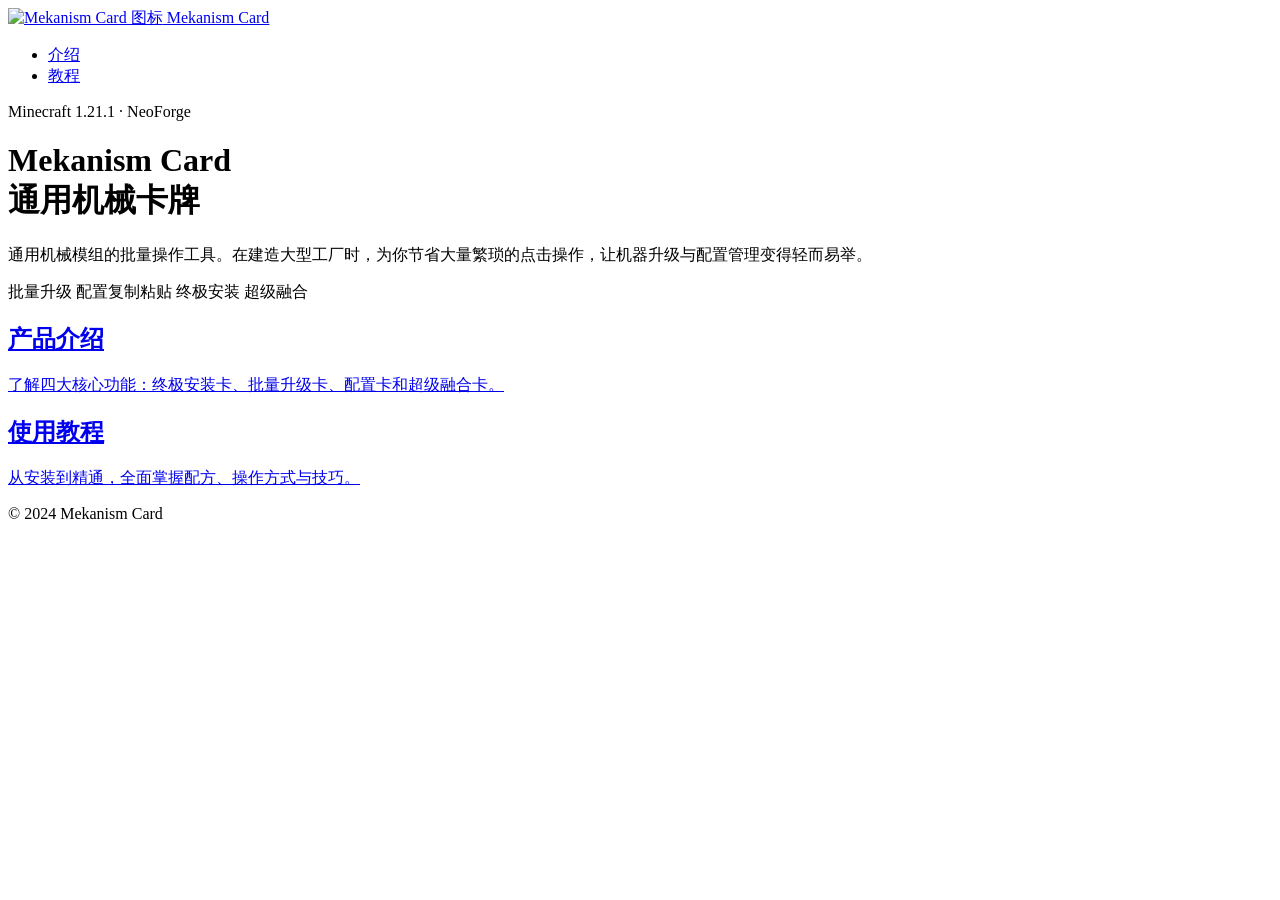
==== index.html @ d190a439 "Add index.html landing page" ====
<!DOCTYPE html>
<html lang="zh-CN">
<head>
  <meta charset="UTF-8">
  <meta name="viewport" content="width=device-width, initial-scale=1.0">
  <title>Mekanism Card - 通用机械卡牌</title>
  <meta name="description" content="Mekanism Card 是通用机械模组的批量操作工具，提供终极等级安装、批量升级、配置复制粘贴和超级融合卡功能。">
  <link rel="stylesheet" href="./_shared/css/styles.css">
</head>
<body>
  <nav class="navbar">
    <div class="container">
      <a href="./index.html" class="nav-brand">
        <img src="./assets/super_fusion_card.png" alt="Mekanism Card 图标">
        Mekanism Card
      </a>
      <ul class="nav-links">
        <li><a href="./mekanismcard.html">介绍</a></li>
        <li><a href="./tutorial.html">教程</a></li>
      </ul>
    </div>
  </nav>

  <header class="hero">
    <div class="container">
      <div class="hero-badge"><span class="dot"></span> Minecraft 1.21.1 · NeoForge</div>
      <h1><span>Mekanism Card</span><br>通用机械卡牌</h1>
      <p class="hero-subtitle">通用机械模组的批量操作工具。在建造大型工厂时，为你节省大量繁琐的点击操作，让机器升级与配置管理变得轻而易举。</p>
      <div class="hero-badges">
        <span class="badge accent">批量升级</span>
        <span class="badge">配置复制粘贴</span>
        <span class="badge">终极安装</span>
        <span class="badge">超级融合</span>
      </div>
    </div>
  </header>

  <main>
    <div class="container">
      <div class="page-links">
        <a href="./mekanismcard.html" class="page-card">
          <h2>产品介绍</h2>
          <p>了解四大核心功能：终极安装卡、批量升级卡、配置卡和超级融合卡。</p>
        </a>
        <a href="./tutorial.html" class="page-card">
          <h2>使用教程</h2>
          <p>从安装到精通，全面掌握配方、操作方式与技巧。</p>
        </a>
      </div>
    </div>
  </main>

  <footer>
    <div class="container">
      <p>&copy; 2024 Mekanism Card</p>
    </div>
  </footer>
</body>
</html>
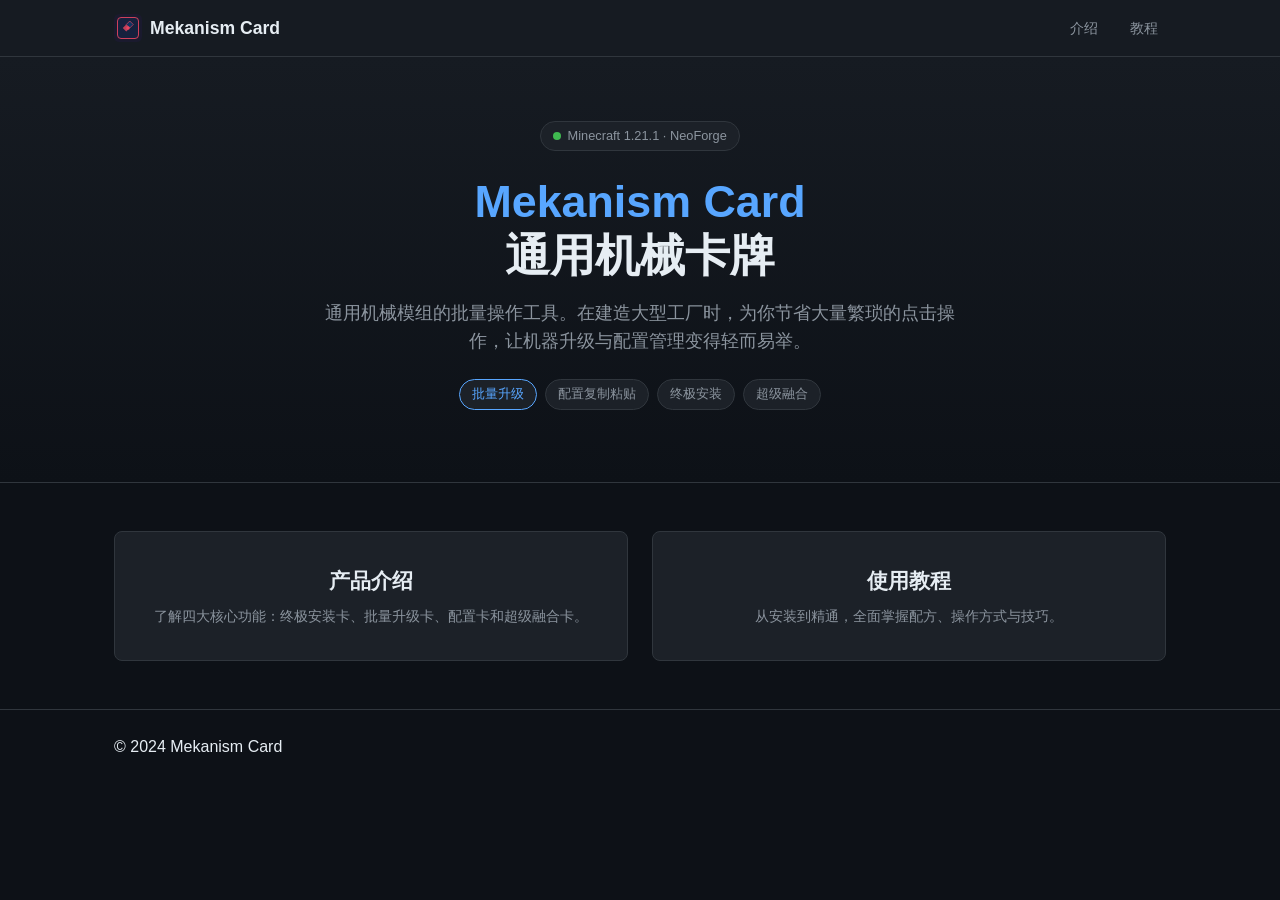
==== commit 9362d3f8: "Fix: add missing CSS, SVG icons, fix nav links" ====
--- a/index.html
+++ b/index.html
@@ -11,7 +11,7 @@
   <nav class="navbar">
     <div class="container">
       <a href="./index.html" class="nav-brand">
-        <img src="./assets/super_fusion_card.png" alt="Mekanism Card 图标">
+        <img src="./assets/super_fusion_card.svg" alt="Mekanism Card 图标">
         Mekanism Card
       </a>
       <ul class="nav-links">
--- a/_shared/css/styles.css
+++ b/_shared/css/styles.css
@@ -0,0 +1,258 @@
+:root {
+  --bg: #0d1117;
+  --bg2: #161b22;
+  --surface: #1c2128;
+  --rule: #30363d;
+  --text: #e6edf3;
+  --muted: #8b949e;
+  --accent: #58a6ff;
+  --accent2: #3fb950;
+  --accent3: #d29922;
+  --card-bg: #1c2128;
+  --radius: 8px;
+  --max-w: 1100px;
+}
+
+*, *::before, *::after { box-sizing: border-box; margin: 0; padding: 0; }
+
+html { scroll-behavior: smooth; }
+
+body {
+  font-family: -apple-system, BlinkMacSystemFont, "Segoe UI", Helvetica, Arial, sans-serif;
+  background: var(--bg);
+  color: var(--text);
+  line-height: 1.6;
+}
+
+.container { max-width: var(--max-w); margin: 0 auto; padding: 0 1.5rem; }
+
+/* Navbar */
+.navbar {
+  background: var(--bg2);
+  border-bottom: 1px solid var(--rule);
+  position: sticky;
+  top: 0;
+  z-index: 100;
+}
+.navbar .container {
+  display: flex;
+  align-items: center;
+  justify-content: space-between;
+  height: 56px;
+}
+.nav-brand {
+  display: flex;
+  align-items: center;
+  gap: .5rem;
+  font-weight: 700;
+  font-size: 1.1rem;
+  color: var(--text);
+  text-decoration: none;
+}
+.nav-brand img { width: 28px; height: 28px; border-radius: 4px; }
+.nav-links { list-style: none; display: flex; gap: 1rem; }
+.nav-links a {
+  color: var(--muted);
+  text-decoration: none;
+  font-size: .9rem;
+  padding: .25rem .5rem;
+  border-radius: 4px;
+  transition: color .2s, background .2s;
+}
+.nav-links a:hover, .nav-links a.active { color: var(--text); background: var(--surface); }
+
+/* Hero */
+.hero {
+  text-align: center;
+  padding: 4rem 0 3rem;
+  background: linear-gradient(180deg, var(--bg2) 0%, var(--bg) 100%);
+  border-bottom: 1px solid var(--rule);
+}
+.hero-badge {
+  display: inline-flex;
+  align-items: center;
+  gap: .4rem;
+  background: var(--surface);
+  border: 1px solid var(--rule);
+  border-radius: 999px;
+  padding: .25rem .75rem;
+  font-size: .8rem;
+  color: var(--muted);
+  margin-bottom: 1.5rem;
+}
+.dot { width: 8px; height: 8px; border-radius: 50%; background: var(--accent2); display: inline-block; }
+.hero h1 { font-size: 2.8rem; font-weight: 800; line-height: 1.2; margin-bottom: 1rem; }
+.hero h1 span { color: var(--accent); }
+.hero-subtitle { font-size: 1.1rem; color: var(--muted); max-width: 650px; margin: 0 auto 1.5rem; }
+.hero-badges { display: flex; gap: .5rem; justify-content: center; flex-wrap: wrap; margin-bottom: 1.5rem; }
+.badge {
+  background: var(--surface);
+  border: 1px solid var(--rule);
+  border-radius: 999px;
+  padding: .25rem .75rem;
+  font-size: .8rem;
+  color: var(--muted);
+}
+.badge.accent { border-color: var(--accent); color: var(--accent); }
+
+/* Buttons */
+.btn {
+  display: inline-block;
+  background: var(--accent);
+  color: #fff;
+  padding: .6rem 1.4rem;
+  border-radius: var(--radius);
+  text-decoration: none;
+  font-weight: 600;
+  font-size: .9rem;
+  transition: opacity .2s;
+}
+.btn:hover { opacity: .85; }
+.btn-secondary { background: var(--surface); border: 1px solid var(--rule); color: var(--text); }
+
+/* Sections */
+section { padding: 3rem 0; }
+.section-header { text-align: center; margin-bottom: 2rem; }
+.section-header h2 { font-size: 1.8rem; font-weight: 700; margin-bottom: .5rem; }
+.section-header p { color: var(--muted); max-width: 600px; margin: 0 auto; }
+
+/* Feature grid */
+.feature-grid { display: grid; grid-template-columns: repeat(auto-fit, minmax(240px, 1fr)); gap: 1.5rem; }
+.feature-card {
+  background: var(--card-bg);
+  border: 1px solid var(--rule);
+  border-radius: var(--radius);
+  padding: 1.5rem;
+  transition: border-color .2s;
+}
+.feature-card:hover { border-color: var(--accent); }
+.feature-card .icon { width: 48px; height: 48px; margin-bottom: .75rem; }
+.feature-card h3 { font-size: 1.1rem; margin-bottom: .5rem; }
+.feature-card p { font-size: .9rem; color: var(--muted); margin-bottom: .75rem; }
+.feature-card ul { list-style: disc; padding-left: 1.2rem; font-size: .85rem; color: var(--muted); }
+.feature-card li { margin-bottom: .2rem; }
+
+/* Info grid */
+.info-grid { display: grid; grid-template-columns: repeat(auto-fit, minmax(260px, 1fr)); gap: 1.5rem; }
+.info-card {
+  background: var(--card-bg);
+  border: 1px solid var(--rule);
+  border-radius: var(--radius);
+  padding: 1.5rem;
+}
+.info-card h3 { font-size: 1.05rem; margin-bottom: .5rem; }
+.info-card p, .info-card li { font-size: .9rem; color: var(--muted); }
+.info-card ul, .info-card ol { list-style: disc; padding-left: 1.2rem; font-size: .9rem; color: var(--muted); }
+.info-card li { margin-bottom: .25rem; }
+.info-card code {
+  background: var(--surface);
+  padding: .1rem .3rem;
+  border-radius: 3px;
+  font-size: .85em;
+}
+
+/* Callout */
+.callout {
+  background: var(--surface);
+  border: 1px solid var(--rule);
+  border-left: 3px solid var(--accent);
+  border-radius: var(--radius);
+  padding: 1rem 1.25rem;
+  margin-top: 1.5rem;
+}
+.callout h4 { font-size: .95rem; margin-bottom: .25rem; color: var(--accent); }
+.callout p { font-size: .9rem; color: var(--muted); }
+.callout code { background: var(--bg); padding: .1rem .3rem; border-radius: 3px; }
+
+/* Tool sections */
+.tool-section {
+  display: flex;
+  gap: 1.5rem;
+  background: var(--card-bg);
+  border: 1px solid var(--rule);
+  border-radius: var(--radius);
+  padding: 1.5rem;
+  margin-bottom: 1.5rem;
+  align-items: flex-start;
+}
+.tool-icon { width: 64px; height: 64px; flex-shrink: 0; }
+.tool-section h3 { font-size: 1.15rem; margin-bottom: .5rem; }
+.tool-section h4 { font-size: .95rem; margin: .75rem 0 .25rem; color: var(--accent); }
+.tool-section p { font-size: .9rem; color: var(--muted); margin-bottom: .5rem; }
+.tool-section ul { list-style: disc; padding-left: 1.2rem; font-size: .9rem; color: var(--muted); }
+.tool-section li { margin-bottom: .25rem; }
+.tool-section strong { color: var(--text); }
+
+/* Recipe cards */
+.recipe-card {
+  background: var(--card-bg);
+  border: 1px solid var(--rule);
+  border-radius: var(--radius);
+  padding: 1.25rem;
+}
+.recipe-card h4 { display: flex; align-items: center; gap: .5rem; font-size: 1rem; margin-bottom: .75rem; }
+.recipe-card h4 img { width: 24px; height: 24px; }
+.recipe-grid-3x3 {
+  display: grid;
+  grid-template-columns: repeat(3, 1fr);
+  gap: 2px;
+  max-width: 240px;
+}
+.recipe-cell {
+  background: var(--bg);
+  border: 1px solid var(--rule);
+  border-radius: 4px;
+  padding: .5rem;
+  font-size: .75rem;
+  text-align: center;
+  color: var(--muted);
+  aspect-ratio: 1;
+  display: flex;
+  align-items: center;
+  justify-content: center;
+}
+
+/* Figure */
+figure { margin: 1rem 0; }
+figure img { max-width: 100%; border-radius: var(--radius); border: 1px solid var(--rule); }
+figcaption { font-size: .8rem; color: var(--muted); text-align: center; margin-top: .5rem; }
+
+/* Table */
+.table-wrap { overflow-x: auto; }
+table { width: 100%; border-collapse: collapse; font-size: .9rem; }
+th, td { padding: .6rem .75rem; text-align: left; border-bottom: 1px solid var(--rule); }
+th { background: var(--surface); color: var(--muted); font-weight: 600; }
+td { color: var(--text); }
+
+/* Page links (index) */
+.page-links { display: grid; grid-template-columns: repeat(auto-fit, minmax(280px, 1fr)); gap: 1.5rem; padding: 3rem 0; }
+.page-card {
+  background: var(--card-bg);
+  border: 1px solid var(--rule);
+  border-radius: var(--radius);
+  padding: 2rem;
+  text-decoration: none;
+  color: var(--text);
+  transition: border-color .2s;
+  text-align: center;
+}
+.page-card:hover { border-color: var(--accent); }
+.page-card h2 { font-size: 1.3rem; margin-bottom: .5rem; }
+.page-card p { color: var(--muted); font-size: .9rem; }
+
+/* Footer */
+footer { border-top: 1px solid var(--rule); padding: 1.5rem 0; }
+.footer-content { display: flex; flex-direction: column; align-items: center; gap: .75rem; text-align: center; }
+.footer-brand { display: flex; align-items: center; gap: .5rem; font-weight: 700; }
+.footer-brand img { width: 24px; height: 24px; }
+.footer-links { list-style: none; display: flex; flex-wrap: wrap; justify-content: center; gap: 1rem; }
+.footer-links a { color: var(--muted); text-decoration: none; font-size: .85rem; }
+.footer-links a:hover { color: var(--accent); }
+.copyright { font-size: .8rem; color: var(--muted); }
+
+/* Responsive */
+@media (max-width: 640px) {
+  .hero h1 { font-size: 2rem; }
+  .tool-section { flex-direction: column; align-items: center; text-align: center; }
+  .tool-section ul { text-align: left; }
+}
